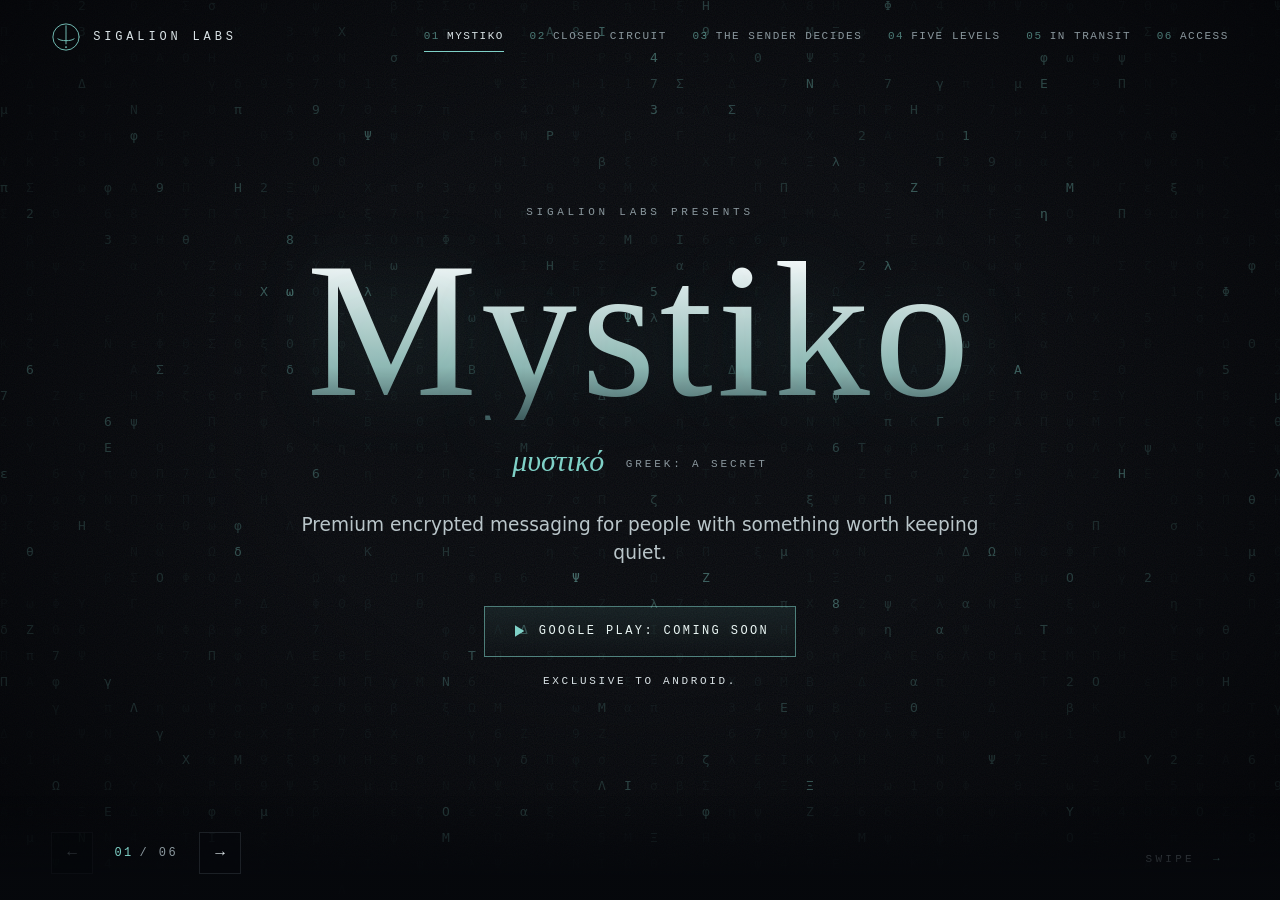
==== index.html @ 27d0475f "List Mystiko as exclusive to Android Removes the iOS button and every mention of iOS.  Co-Authored-B" ====
<!doctype html>
<html lang="en">
<head>
<meta charset="utf-8">
<meta name="viewport" content="width=device-width, initial-scale=1, viewport-fit=cover">
<title>Mystiko: premium encrypted messaging | Sigalion Labs</title>
<meta name="description" content="Mystiko is a premium encrypted messenger, exclusive to Android, with five encryption levels. The sender decides how long every message lives. Exclusive to Android. Coming soon to Google Play.">
<meta name="theme-color" content="#06080c">
<link rel="canonical" href="https://sigalionlabs.com/">
<meta property="og:type" content="website">
<meta property="og:title" content="Mystiko: premium encrypted messaging">
<meta property="og:description" content="Five encryption levels. The sender decides how long every message lives. Exclusive to Android. Coming soon to Google Play.">
<meta property="og:url" content="https://sigalionlabs.com/">
<link rel="icon" href="favicon.svg" type="image/svg+xml">
<link rel="stylesheet" href="styles.css">
</head>
<body>

<canvas id="veil" aria-hidden="true"></canvas>
<div class="grain" aria-hidden="true"></div>
<div class="wipe" aria-hidden="true"></div>

<header class="top">
  <a class="brand" href="#mystiko" data-go="0" aria-label="Sigalion Labs, first screen">
    <svg class="sigil" viewBox="0 0 48 48" aria-hidden="true">
      <circle cx="24" cy="24" r="21"/>
      <path d="M11 27c4 4 22 4 26 0"/>
      <path d="M24 6v29"/>
      <circle class="dot" cx="24" cy="40" r="1.4"/>
    </svg>
    <span>Sigalion Labs</span>
  </a>
  <nav class="index" aria-label="Screens">
    <a href="#mystiko" data-go="0"><i>01</i>Mystiko</a>
    <a href="#circuit" data-go="1"><i>02</i>Closed circuit</a>
    <a href="#sender" data-go="2"><i>03</i>The sender decides</a>
    <a href="#levels" data-go="3"><i>04</i>Five levels</a>
    <a href="#transit" data-go="4"><i>05</i>In transit</a>
    <a href="#access" data-go="5"><i>06</i>Access</a>
  </nav>
</header>

<main id="deck" class="deck">
  <div class="track">

    <section class="panel" id="mystiko" aria-labelledby="h-mystiko">
      <div class="scroll">
        <div class="inner hero">
          <p class="eyebrow reveal" style="--i:0">Sigalion Labs presents</p>
          <h1 id="h-mystiko" class="display reveal" style="--i:1" data-scramble>Mystiko</h1>
          <p class="greek reveal" style="--i:2">μυστικό <span>Greek: a secret</span></p>
          <p class="lede reveal" style="--i:3">Premium encrypted messaging for people with something worth keeping quiet.</p>
          <div class="cta reveal" style="--i:4">
            <a class="button" href="https://play.google.com/store/apps/details?id=app.mystiko" rel="noopener">
              <svg viewBox="0 0 24 24" aria-hidden="true"><path d="M6 3.5 20 12 6 20.5z"/></svg>
              <span>Google Play: coming soon</span>
            </a>
            <p class="platform">Exclusive to Android.</p>
          </div>
        </div>
      </div>
      <button class="hint" data-next type="button">Swipe <span aria-hidden="true">→</span></button>
    </section>

    <section class="panel" id="circuit" aria-labelledby="h-circuit">
      <div class="scroll">
        <div class="inner">
          <p class="eyebrow reveal" style="--i:0"><b>02</b> Closed circuit</p>
          <h2 id="h-circuit" class="title reveal" style="--i:1" data-scramble>Mystiko speaks only to Mystiko</h2>
          <p class="lede reveal" style="--i:2">No phone number. No email address. No contact list. You are a 26-character ID, and you hand it to the people you choose.</p>
          <ul class="grid four">
            <li class="cell reveal" style="--i:3"><h3>Sealed in your hand</h3><p>A message is encrypted on your phone before it leaves, and opened only on the phone it was sent to.</p></li>
            <li class="cell reveal" style="--i:4"><h3>A new key every time</h3><p>Each message gets its own key. Nothing is reused from one message to the next.</p></li>
            <li class="cell reveal" style="--i:5"><h3>Sender unknown</h3><p>Your identity travels inside the sealed message. Our server passes it along without learning who wrote it.</p></li>
            <li class="cell reveal" style="--i:6"><h3>Nothing for us to read</h3><p>We hold no key that opens your messages. If we are asked for them, sealed text is all there is.</p></li>
          </ul>
        </div>
      </div>
    </section>

    <section class="panel" id="sender" aria-labelledby="h-sender">
      <div class="scroll">
        <div class="inner">
          <p class="eyebrow reveal" style="--i:0"><b>03</b> The sender decides</p>
          <h2 id="h-sender" class="title reveal" style="--i:1" data-scramble>Your words, your clock</h2>
          <p class="lede reveal" style="--i:2">Whoever writes a message chooses how long it lives, and the choice holds on both phones.</p>
          <ol class="clock">
            <li class="reveal" style="--i:3"><span class="when">Once</span><h3>Delete after reading</h3><p>It stays closed until the reader taps it, then it is gone when they leave the chat.</p></li>
            <li class="reveal" style="--i:4"><span class="when">5d</span><h3>Five days</h3><p>Removed from both phones five days after you sent it.</p></li>
            <li class="reveal" style="--i:5"><span class="when">30d</span><h3>Thirty days</h3><p>Removed from both phones thirty days after you sent it.</p></li>
            <li class="reveal" style="--i:6"><span class="when">∞</span><h3>No limit</h3><p>Kept until one of you deletes it.</p></li>
          </ol>
          <p class="aside reveal" style="--i:7"><strong>Take it back.</strong> Press and hold a message you sent and it is removed from both phones. Screenshots are blocked inside the app. A screen can still be photographed with another camera, and no app can prevent that.</p>
        </div>
      </div>
    </section>

    <section class="panel" id="levels" aria-labelledby="h-levels">
      <div class="scroll">
        <div class="inner wide">
          <p class="eyebrow reveal" style="--i:0"><b>04</b> Five levels</p>
          <h2 id="h-levels" class="title reveal" style="--i:1" data-scramble>Choose how deep it goes</h2>
          <p class="lede reveal" style="--i:2">Reading is free at every level. Your subscription sets how the messages you send are sealed.</p>
          <div class="billing reveal" style="--i:3" role="group" aria-label="Billing period">
            <button type="button" class="on" data-period="m" aria-pressed="true">Monthly</button>
            <button type="button" data-period="y" aria-pressed="false">Yearly <em>save 20%</em></button>
          </div>
          <ol class="levels">
            <li class="level reveal" style="--i:3; --c:#9aa5b8">
              <span class="rank">α</span><h3>Standard</h3><p class="lvl">Level 1</p>
              <p class="price"><b data-m="$1.99" data-y="$19.10">$1.99</b><span data-m="/ month" data-y="/ year">/ month</span></p>
              <p class="per" data-m="or $19.10 a year" data-y="$1.59 a month, paid once a year">or $19.10 a year</p>
              <p class="spec">X25519<br>AES-128-GCM</p>
              <p class="note">A sound lock on every message.</p>
            </li>
            <li class="level reveal" style="--i:4; --c:#6fb1ff">
              <span class="rank">β</span><h3>Strong</h3><p class="lvl">Level 2</p>
              <p class="price"><b data-m="$2.99" data-y="$28.70">$2.99</b><span data-m="/ month" data-y="/ year">/ month</span></p>
              <p class="per" data-m="or $28.70 a year" data-y="$2.39 a month, paid once a year">or $28.70 a year</p>
              <p class="spec">X25519<br>AES-256-GCM</p>
              <p class="note">The larger key governments specify for their own secrets.</p>
            </li>
            <li class="level reveal" style="--i:5; --c:#7fd1c7">
              <span class="rank">γ</span><h3>Stream</h3><p class="lvl">Level 3</p>
              <p class="price"><b data-m="$4.99" data-y="$47.90">$4.99</b><span data-m="/ month" data-y="/ year">/ month</span></p>
              <p class="per" data-m="or $47.90 a year" data-y="$3.99 a month, paid once a year">or $47.90 a year</p>
              <p class="spec">X25519<br>ChaCha20-Poly1305</p>
              <p class="note">A second cipher family, built independently of AES.</p>
            </li>
            <li class="level reveal" style="--i:6; --c:#c79bff">
              <span class="rank">δ</span><h3>Quantum</h3><p class="lvl">Level 4</p>
              <p class="price"><b data-m="$9.99" data-y="$95.90">$9.99</b><span data-m="/ month" data-y="/ year">/ month</span></p>
              <p class="per" data-m="or $95.90 a year" data-y="$7.99 a month, paid once a year">or $95.90 a year</p>
              <p class="spec">X25519 + ML-KEM-768<br>AES-256-GCM</p>
              <p class="note">Adds a post-quantum key exchange against machines that do not exist yet.</p>
            </li>
            <li class="level apex reveal" style="--i:7; --c:#ffc857">
              <span class="rank">ε</span><h3>Maximum</h3><p class="lvl">Level 5</p>
              <p class="price"><b data-m="$19.99" data-y="$191.90">$19.99</b><span data-m="/ month" data-y="/ year">/ month</span></p>
              <p class="per" data-m="or $191.90 a year" data-y="$15.99 a month, paid once a year">or $191.90 a year</p>
              <p class="spec">X25519 + ML-KEM-1024<br>AES-256-GCM over ChaCha20-Poly1305</p>
              <p class="note">The strongest exchange, and two ciphers that must both fail.</p>
            </li>
          </ol>
          <p class="fine reveal" style="--i:8">No level is known to be breakable today. Higher levels add margin against future attacks. Prices are in US dollars, billed through Google Play. A yearly plan costs 20% less than twelve monthly payments.</p>
        </div>
      </div>
    </section>

    <section class="panel" id="transit" aria-labelledby="h-transit">
      <div class="scroll">
        <div class="inner">
          <p class="eyebrow reveal" style="--i:0"><b>05</b> In transit</p>
          <h2 id="h-transit" class="title reveal" style="--i:1" data-scramble>What crosses the wire</h2>
          <div class="wire reveal" style="--i:2" aria-hidden="true">
            <div class="end"><span>Your phone</span><p id="wire-from"></p></div>
            <div class="mid"><span>Our server</span><p id="wire-mid"></p></div>
            <div class="end"><span>Their phone</span><p id="wire-to"></p></div>
          </div>
          <p class="lede reveal" style="--i:3">Between the two phones there is only sealed text. This is an illustration, and the real thing looks much the same to anyone watching.</p>
          <ul class="grid two">
            <li class="cell reveal" style="--i:4"><h3>What our server holds</h3><p>Your public keys, and sealed messages that have not been collected yet. Once a phone collects a message, it is deleted from the server.</p></li>
            <li class="cell reveal" style="--i:5"><h3>What it never has</h3><p>Your private keys, your contacts' names, your chat history, or the lifespan you chose for a message. Those stay on your phone.</p></li>
          </ul>
        </div>
      </div>
    </section>

    <section class="panel" id="access" aria-labelledby="h-access">
      <div class="scroll">
        <div class="inner hero">
          <p class="eyebrow reveal" style="--i:0"><b>06</b> Access</p>
          <h2 id="h-access" class="display small reveal" style="--i:1" data-scramble>Say less</h2>
          <p class="lede reveal" style="--i:2">Mystiko is exclusive to Android.</p>
          <div class="cta reveal" style="--i:3">
            <a class="button" href="https://play.google.com/store/apps/details?id=app.mystiko" rel="noopener">
              <svg viewBox="0 0 24 24" aria-hidden="true"><path d="M6 3.5 20 12 6 20.5z"/></svg>
              <span>Google Play: coming soon</span>
            </a>
          </div>
          <footer class="foot reveal" style="--i:4">
            <p>This site sets no cookies and loads nothing from anyone else.</p>
            <p>© <span id="year">2026</span> Sigalion Labs, a Roo Management, Inc. company. Google Play is a trademark of Google LLC.</p>
          </footer>
        </div>
      </div>
    </section>

  </div>
</main>

<div class="controls" aria-label="Screen controls">
  <button type="button" data-prev aria-label="Previous screen">←</button>
  <p class="count" aria-live="polite"><b id="now">01</b><span>/ 06</span></p>
  <button type="button" data-next aria-label="Next screen">→</button>
</div>

<script src="app.js" defer></script>
</body>
</html>
---- styles.css ----
/* Sigalion Labs. No frameworks, no external fonts, no third-party requests. */

:root {
  --ink: #06080c;
  --ink-2: #0c1017;
  --line: rgba(160, 190, 200, 0.14);
  --text: #d9e2e5;
  --dim: #8a979d;
  --teal: #7fd1c7;
  --gold: #ffc857;
  --serif: "Iowan Old Style", "Palatino Linotype", Palatino, "Book Antiqua", Georgia, serif;
  --mono: ui-monospace, "Cascadia Mono", "SF Mono", Menlo, Consolas, "Liberation Mono", monospace;
  --sans: system-ui, -apple-system, "Segoe UI", Roboto, "Helvetica Neue", Arial, sans-serif;
  --ease: cubic-bezier(0.77, 0, 0.18, 1);
  --slide: 950ms;
}

* { box-sizing: border-box; }

html, body { height: 100%; }

body {
  margin: 0;
  background: var(--ink);
  color: var(--text);
  font-family: var(--sans);
  font-size: 16px;
  line-height: 1.55;
  -webkit-font-smoothing: antialiased;
  text-rendering: optimizeLegibility;
}

a { color: inherit; }

h1, h2, h3, p, ul, ol { margin: 0; padding: 0; }
ul, ol { list-style: none; }

/* ---------- atmosphere ---------- */

#veil {
  position: fixed;
  inset: 0;
  width: 100%;
  height: 100%;
  z-index: 0;
  pointer-events: none;
}

.grain {
  position: fixed;
  inset: 0;
  z-index: 1;
  pointer-events: none;
  opacity: 0.08;
  background-image: url("data:image/svg+xml,%3Csvg xmlns='http://www.w3.org/2000/svg' width='160' height='160'%3E%3Cfilter id='n'%3E%3CfeTurbulence type='fractalNoise' baseFrequency='.9' numOctaves='2' stitchTiles='stitch'/%3E%3C/filter%3E%3Crect width='100%25' height='100%25' filter='url(%23n)'/%3E%3C/svg%3E");
  mix-blend-mode: screen;
}

body::after {
  content: "";
  position: fixed;
  inset: 0;
  z-index: 1;
  pointer-events: none;
  background: radial-gradient(ellipse at 50% 45%, transparent 0%, transparent 42%, rgba(3, 4, 7, 0.86) 100%);
}

/* The bar of light that crosses the screen while panels change. */
.wipe {
  position: fixed;
  top: 0;
  bottom: 0;
  left: 0;
  width: 1px;
  z-index: 6;
  pointer-events: none;
  opacity: 0;
  background: linear-gradient(to bottom, transparent, var(--teal) 30%, #fff 50%, var(--teal) 70%, transparent);
  box-shadow: 0 0 28px 6px rgba(127, 209, 199, 0.35);
}
.wipe.run { animation: wipe var(--slide) var(--ease); }
.wipe.run.back { animation-name: wipe-back; }
@keyframes wipe {
  0% { transform: translateX(100vw); opacity: 0; }
  12% { opacity: 1; }
  88% { opacity: 1; }
  100% { transform: translateX(0); opacity: 0; }
}
@keyframes wipe-back {
  0% { transform: translateX(0); opacity: 0; }
  12% { opacity: 1; }
  88% { opacity: 1; }
  100% { transform: translateX(100vw); opacity: 0; }
}

/* ---------- header ---------- */

.top {
  position: fixed;
  top: 0;
  left: 0;
  right: 0;
  z-index: 8;
  display: flex;
  align-items: center;
  justify-content: space-between;
  gap: 24px;
  padding: 22px clamp(20px, 4vw, 56px);
}

.brand {
  display: inline-flex;
  align-items: center;
  gap: 12px;
  text-decoration: none;
  font-family: var(--mono);
  font-size: 12px;
  letter-spacing: 0.32em;
  text-transform: uppercase;
  color: var(--text);
  white-space: nowrap;
}

.sigil {
  width: 30px;
  height: 30px;
  fill: none;
  stroke: var(--teal);
  stroke-width: 1.4;
  stroke-linecap: round;
}
.sigil .dot { fill: var(--teal); stroke: none; }
.sigil circle:first-child, .sigil path {
  stroke-dasharray: 140;
  stroke-dashoffset: 140;
  animation: draw 2.4s var(--ease) 0.3s forwards;
}
@keyframes draw { to { stroke-dashoffset: 0; } }

.index {
  display: flex;
  gap: clamp(14px, 2vw, 30px);
  font-family: var(--mono);
  font-size: 11px;
  letter-spacing: 0.14em;
  text-transform: uppercase;
}
.index a {
  position: relative;
  padding: 6px 0;
  color: var(--dim);
  text-decoration: none;
  transition: color 0.3s;
  white-space: nowrap;
}
.index a i {
  font-style: normal;
  margin-right: 7px;
  color: rgba(127, 209, 199, 0.55);
}
.index a::after {
  content: "";
  position: absolute;
  left: 0;
  right: 0;
  bottom: 0;
  height: 1px;
  background: var(--teal);
  transform: scaleX(0);
  transform-origin: left;
  transition: transform 0.5s var(--ease);
}
.index a:hover, .index a:focus-visible, .index a.on { color: var(--text); }
.index a.on::after { transform: scaleX(1); }

/* ---------- deck ---------- */

.deck { position: relative; z-index: 2; }

.panel {
  position: relative;
  min-height: 100vh;
  min-height: 100svh;
  display: flex;
}

.scroll {
  flex: 1;
  min-width: 0;
  display: flex;
  align-items: center;
  justify-content: center;
  padding: 104px clamp(20px, 5vw, 72px) 110px;
}

.inner { width: min(1040px, 100%); min-width: 0; }
.inner.wide { width: min(1320px, 100%); }
.inner.wide .title { max-width: none; }
.inner.hero { text-align: center; }

/* With scripting on, the panels sit side by side and the track slides. */
.js body, body.js { overflow: hidden; }
body.js .deck { position: fixed; inset: 0; overflow: hidden; }
body.js .track {
  display: flex;
  height: 100%;
  will-change: transform;
  transition: transform var(--slide) var(--ease);
}
body.js .panel { flex: 0 0 100vw; width: 100vw; height: 100%; min-height: 0; overflow: hidden; }
body.js .scroll {
  overflow-y: auto;
  overscroll-behavior: contain;
  scrollbar-width: thin;
  scrollbar-color: rgba(127, 209, 199, 0.25) transparent;
}
/* Centre short panels, but let tall ones scroll from the top. */
body.js .scroll { align-items: flex-start; }
body.js .inner { margin-block: auto; }

/* ---------- reveal ---------- */

body.js .reveal {
  opacity: 0;
  transform: translate3d(0, 22px, 0);
  filter: blur(6px);
  transition: opacity 0.9s ease, transform 1.1s var(--ease), filter 0.9s ease;
  transition-delay: 0s;
}
body.js .panel.is-active .reveal {
  opacity: 1;
  transform: none;
  filter: none;
  transition-delay: calc(260ms + var(--i, 0) * 95ms);
}

/* ---------- type ---------- */

.eyebrow {
  font-family: var(--mono);
  font-size: 11px;
  letter-spacing: 0.34em;
  text-transform: uppercase;
  color: var(--dim);
  margin-bottom: 22px;
}
.eyebrow b { color: var(--teal); font-weight: 400; margin-right: 12px; }

.display {
  font-family: var(--serif);
  font-weight: 400;
  font-size: clamp(64px, 15vw, 212px);
  line-height: 0.92;
  letter-spacing: 0.02em;
  background: linear-gradient(180deg, #f3f7f8 10%, #8fb7b3 70%, #3d5a5c 100%);
  -webkit-background-clip: text;
  background-clip: text;
  color: transparent;
  text-shadow: 0 0 80px rgba(127, 209, 199, 0.16);
  overflow-wrap: anywhere;
}
.display.small { font-size: clamp(56px, 11vw, 150px); }

.title {
  font-family: var(--serif);
  font-weight: 400;
  font-size: clamp(34px, 5.2vw, 72px);
  line-height: 1.04;
  letter-spacing: 0.005em;
  color: #eef3f4;
  margin-bottom: 20px;
  max-width: 18ch;
}

.greek {
  margin-top: 18px;
  font-family: var(--serif);
  font-size: clamp(20px, 2.4vw, 30px);
  font-style: italic;
  color: var(--teal);
}
.greek span {
  display: inline-block;
  margin-left: 14px;
  font-family: var(--mono);
  font-style: normal;
  font-size: 11px;
  letter-spacing: 0.26em;
  text-transform: uppercase;
  color: var(--dim);
  vertical-align: middle;
}

.lede {
  font-size: clamp(16px, 1.45vw, 20px);
  color: #b9c5c9;
  max-width: 58ch;
}
.hero .lede { margin: 26px auto 0; }

.aside, .fine {
  margin-top: 30px;
  font-size: 14px;
  color: var(--dim);
  max-width: 78ch;
}
.aside strong { color: var(--text); font-weight: 600; }

/* ---------- buttons ---------- */

.cta {
  margin-top: 38px;
  display: flex;
  flex-wrap: wrap;
  gap: 16px;
  align-items: center;
  justify-content: center;
}

.button {
  position: relative;
  display: inline-flex;
  align-items: center;
  gap: 12px;
  padding: 15px 26px;
  border: 1px solid rgba(127, 209, 199, 0.55);
  color: #eaf6f4;
  text-decoration: none;
  font-family: var(--mono);
  font-size: 12px;
  letter-spacing: 0.2em;
  text-transform: uppercase;
  background: linear-gradient(180deg, rgba(127, 209, 199, 0.1), rgba(127, 209, 199, 0.02));
  overflow: hidden;
  transition: border-color 0.3s, box-shadow 0.4s, color 0.3s;
}
.button svg { width: 16px; height: 16px; fill: var(--teal); flex: none; }
.button::before {
  content: "";
  position: absolute;
  top: 0;
  bottom: 0;
  left: -40%;
  width: 34%;
  background: linear-gradient(90deg, transparent, rgba(255, 255, 255, 0.22), transparent);
  transform: skewX(-18deg);
  transition: left 0.8s var(--ease);
}
.button:hover::before, .button:focus-visible::before { left: 120%; }
.button:hover, .button:focus-visible {
  border-color: var(--teal);
  box-shadow: 0 0 34px rgba(127, 209, 199, 0.22), inset 0 0 18px rgba(127, 209, 199, 0.08);
  outline: none;
}
.button.ghost {
  border-color: var(--line);
  color: var(--dim);
  background: none;
  cursor: default;
}
.button.ghost svg { fill: var(--dim); }
.button.ghost::before { display: none; }

.platform {
  flex-basis: 100%;
  font-family: var(--mono);
  font-size: 11px;
  letter-spacing: 0.24em;
  text-transform: uppercase;
  color: var(--text);
}
.platform span { color: var(--dim); }

.hint {
  position: absolute;
  right: clamp(20px, 4vw, 56px);
  bottom: 34px;
  z-index: 3;
  display: none;
  border: 0;
  background: none;
  color: var(--dim);
  font-family: var(--mono);
  font-size: 11px;
  letter-spacing: 0.3em;
  text-transform: uppercase;
  cursor: pointer;
}
.hint span { display: inline-block; margin-left: 8px; color: var(--teal); animation: nudge 1.800s ease-in-out infinite; }
@keyframes nudge { 50% { transform: translateX(8px); } }
body.js .hint { display: block; }

/* ---------- grids ---------- */

.grid {
  display: grid;
  gap: 1px;
  margin-top: 40px;
  background: var(--line);
  border: 1px solid var(--line);
}
.grid.four { grid-template-columns: repeat(4, 1fr); }
.grid.two { grid-template-columns: repeat(2, 1fr); }

.cell {
  padding: 26px 24px 30px;
  background: rgba(8, 11, 16, 0.82);
  transition: background 0.4s;
}
.cell:hover { background: rgba(16, 24, 30, 0.9); }
.cell h3, .clock h3, .level h3 {
  font-family: var(--serif);
  font-weight: 400;
  font-size: 22px;
  line-height: 1.2;
  color: #eef3f4;
  margin-bottom: 10px;
}
.cell p, .clock p { font-size: 14.5px; color: #a4b1b6; }

/* ---------- the sender's clock ---------- */

.clock {
  display: grid;
  grid-template-columns: repeat(4, 1fr);
  gap: 22px;
  margin-top: 40px;
}
.clock li { padding-top: 22px; border-top: 1px solid var(--line); position: relative; }
.clock li::before {
  content: "";
  position: absolute;
  top: -1px;
  left: 0;
  width: 44px;
  height: 1px;
  background: var(--teal);
}
.when {
  display: block;
  font-family: var(--serif);
  font-size: clamp(40px, 4.4vw, 62px);
  line-height: 1;
  color: var(--teal);
  margin-bottom: 14px;
}

/* ---------- levels ---------- */

.levels {
  display: grid;
  grid-template-columns: repeat(5, 1fr);
  gap: 14px;
  margin-top: 38px;
  align-items: stretch;
}

.level {
  position: relative;
  display: flex;
  flex-direction: column;
  padding: 24px 20px 24px;
  border: 1px solid var(--line);
  background: linear-gradient(180deg, rgba(12, 16, 23, 0.9), rgba(6, 8, 12, 0.94));
  overflow: hidden;
  transition: border-color 0.4s, transform 0.5s var(--ease), box-shadow 0.5s;
}
.level::before {
  content: "";
  position: absolute;
  top: 0;
  left: 0;
  right: 0;
  height: 2px;
  background: var(--c);
  box-shadow: 0 0 22px 1px var(--c);
  opacity: 0.85;
}
.level::after {
  content: "";
  position: absolute;
  inset: 0;
  background: radial-gradient(circle at 50% 0%, var(--c), transparent 62%);
  opacity: 0.07;
  transition: opacity 0.5s;
  pointer-events: none;
}
.level:hover { border-color: var(--c); transform: translateY(-8px); box-shadow: 0 24px 60px -30px var(--c); }
.level:hover::after { opacity: 0.18; }

.rank {
  font-family: var(--serif);
  font-style: italic;
  font-size: 44px;
  line-height: 1;
  color: var(--c);
  margin-bottom: 16px;
}
.level h3 { margin-bottom: 2px; }
.lvl {
  font-family: var(--mono);
  font-size: 10.5px;
  letter-spacing: 0.26em;
  text-transform: uppercase;
  color: var(--dim);
}
.price { margin: 20px 0 6px; display: flex; align-items: baseline; gap: 8px; flex-wrap: wrap; }
.per { margin-bottom: 18px; font-family: var(--mono); font-size: 10.5px; letter-spacing: 0.12em; text-transform: uppercase; color: var(--dim); min-height: 1.6em; }
.price b { font-family: var(--serif); font-weight: 400; font-size: 38px; line-height: 1; color: #f4f7f8; }
.price span { font-family: var(--mono); font-size: 10.5px; letter-spacing: 0.16em; text-transform: uppercase; color: var(--dim); }
.spec {
  font-family: var(--mono);
  font-size: 11.5px;
  line-height: 1.7;
  color: var(--c);
  padding: 12px 0;
  border-top: 1px solid var(--line);
  border-bottom: 1px solid var(--line);
  overflow-wrap: anywhere;
}
.note { margin-top: 14px; font-size: 13.5px; color: #a4b1b6; }
.level.apex { border-color: rgba(255, 200, 87, 0.42); }
.level.apex::after { opacity: 0.13; }

/* ---------- monthly or yearly ---------- */

.billing { display: none; margin-top: 30px; border: 1px solid var(--line); width: max-content; max-width: 100%; }
body.js .billing { display: inline-flex; }
.billing button {
  padding: 11px 20px;
  border: 0;
  background: none;
  color: var(--dim);
  font-family: var(--mono);
  font-size: 11px;
  letter-spacing: 0.22em;
  text-transform: uppercase;
  cursor: pointer;
  transition: color 0.3s, background 0.3s;
}
.billing button + button { border-left: 1px solid var(--line); }
.billing button em { font-style: normal; color: var(--gold); margin-left: 8px; letter-spacing: 0.14em; }
.billing button:hover { color: var(--text); }
.billing button.on { color: #06231f; background: var(--teal); }
.billing button.on em { color: #06231f; }
.billing + .levels { margin-top: 22px; }

/* ---------- the wire ---------- */

.wire {
  display: grid;
  grid-template-columns: 1fr 1.25fr 1fr;
  gap: 1px;
  margin: 8px 0 28px;
  border: 1px solid var(--line);
  background: var(--line);
}
.wire > div { padding: 20px 20px 22px; background: rgba(8, 11, 16, 0.86); min-height: 132px; }
.wire span {
  display: block;
  margin-bottom: 14px;
  font-family: var(--mono);
  font-size: 10.5px;
  letter-spacing: 0.28em;
  text-transform: uppercase;
  color: var(--dim);
}
.wire p { font-family: var(--serif); font-size: 21px; line-height: 1.3; color: #eef3f4; min-height: 2.6em; }
.wire .mid p {
  font-family: var(--mono);
  font-size: 12.5px;
  line-height: 1.6;
  color: var(--teal);
  word-break: break-all;
  text-shadow: 0 0 14px rgba(127, 209, 199, 0.35);
}
.wire .mid { background: rgba(10, 18, 20, 0.9); }

/* ---------- footer ---------- */

.foot { margin-top: 56px; font-size: 12.5px; color: var(--dim); }
.foot p + p { margin-top: 6px; }

/* ---------- controls ---------- */

/* Text that scrolls under the controls fades out instead of colliding with them. */
body.js .deck::after {
  content: "";
  position: absolute;
  left: 0;
  right: 0;
  bottom: 0;
  height: 104px;
  z-index: 4;
  pointer-events: none;
  background: linear-gradient(to top, rgba(6, 8, 12, 0.96) 22%, rgba(6, 8, 12, 0));
}

.controls {
  position: fixed;
  left: clamp(20px, 4vw, 56px);
  bottom: 26px;
  z-index: 8;
  display: none;
  align-items: center;
  gap: 16px;
  font-family: var(--mono);
}
body.js .controls { display: flex; }
.controls button {
  width: 42px;
  height: 42px;
  border: 1px solid var(--line);
  background: rgba(6, 8, 12, 0.6);
  color: var(--text);
  font-size: 16px;
  cursor: pointer;
  transition: border-color 0.3s, color 0.3s, opacity 0.3s;
}
.controls button:hover, .controls button:focus-visible { border-color: var(--teal); color: var(--teal); outline: none; }
.controls button:disabled { opacity: 0.28; cursor: default; border-color: var(--line); color: var(--dim); }
.count { font-size: 12px; letter-spacing: 0.2em; color: var(--dim); min-width: 74px; text-align: center; }
.count b { color: var(--teal); font-weight: 400; margin-right: 6px; }

:focus-visible { outline: 1px solid var(--teal); outline-offset: 3px; }

/* ---------- smaller screens ---------- */

@media (max-width: 1100px) {
  .index { display: none; }
  .levels { grid-template-columns: repeat(2, 1fr); }
  .level.apex { grid-column: 1 / -1; }
  .grid.four { grid-template-columns: repeat(2, 1fr); }
  .clock { grid-template-columns: repeat(2, 1fr); }
}

@media (max-width: 640px) {
  .scroll { padding: 88px 20px 104px; }
  .levels, .grid.four, .grid.two, .clock { grid-template-columns: 1fr; }
  .wire { grid-template-columns: 1fr; }
  .wire > div { min-height: 0; }
  .level:hover { transform: none; }
  .controls { left: 50%; transform: translateX(-50%); bottom: 18px; }
  .hint { display: none !important; }
  .greek span { display: block; margin: 8px 0 0; }
  .title { max-width: none; }
}

@media (prefers-reduced-motion: reduce) {
  :root { --slide: 1ms; }
  body.js .reveal { transition: none; filter: none; transform: none; }
  .sigil circle:first-child, .sigil path { animation: none; stroke-dashoffset: 0; }
  .wipe { display: none; }
  .hint span { animation: none; }
}
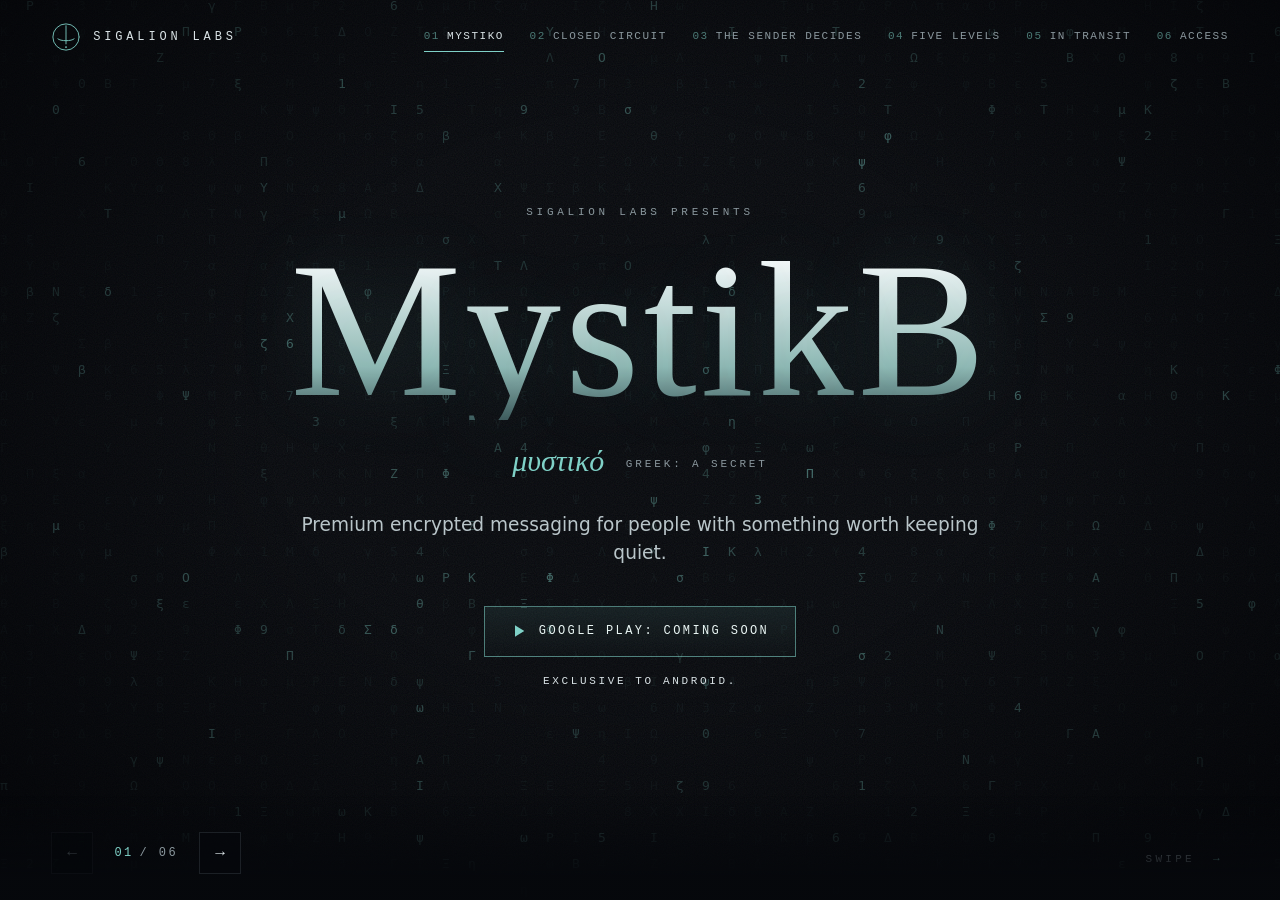
==== commit 2ee75dae: "Add privacy policy, terms of service and a contact address Both pages describe what the app and rela" ====
--- a/index.html
+++ b/index.html
@@ -179,6 +179,7 @@
             </a>
           </div>
           <footer class="foot reveal" style="--i:4">
+            <p class="links"><a href="privacy.html">Privacy</a><a href="terms.html">Terms</a><a href="mailto:support@sigalionlabs.com">support@sigalionlabs.com</a></p>
             <p>This site sets no cookies and loads nothing from anyone else.</p>
             <p>© <span id="year">2026</span> Sigalion Labs, a Roo Management, Inc. company. Google Play is a trademark of Google LLC.</p>
           </footer>
--- a/styles.css
+++ b/styles.css
@@ -580,6 +580,10 @@
 
 .foot { margin-top: 56px; font-size: 12.5px; color: var(--dim); }
 .foot p + p { margin-top: 6px; }
+.foot .links { margin-bottom: 14px; font-family: var(--mono); font-size: 11px; letter-spacing: 0.18em; text-transform: uppercase; }
+.foot .links a { display: inline-block; margin: 0 12px 6px; color: var(--text); text-decoration: none; border-bottom: 1px solid var(--line); padding-bottom: 2px; transition: color 0.3s, border-color 0.3s; }
+.foot .links a:hover, .foot .links a:focus-visible { color: var(--teal); border-color: var(--teal); }
+.foot .links a[href^="mailto"] { text-transform: none; letter-spacing: 0.06em; }
 
 /* ---------- controls ---------- */
 
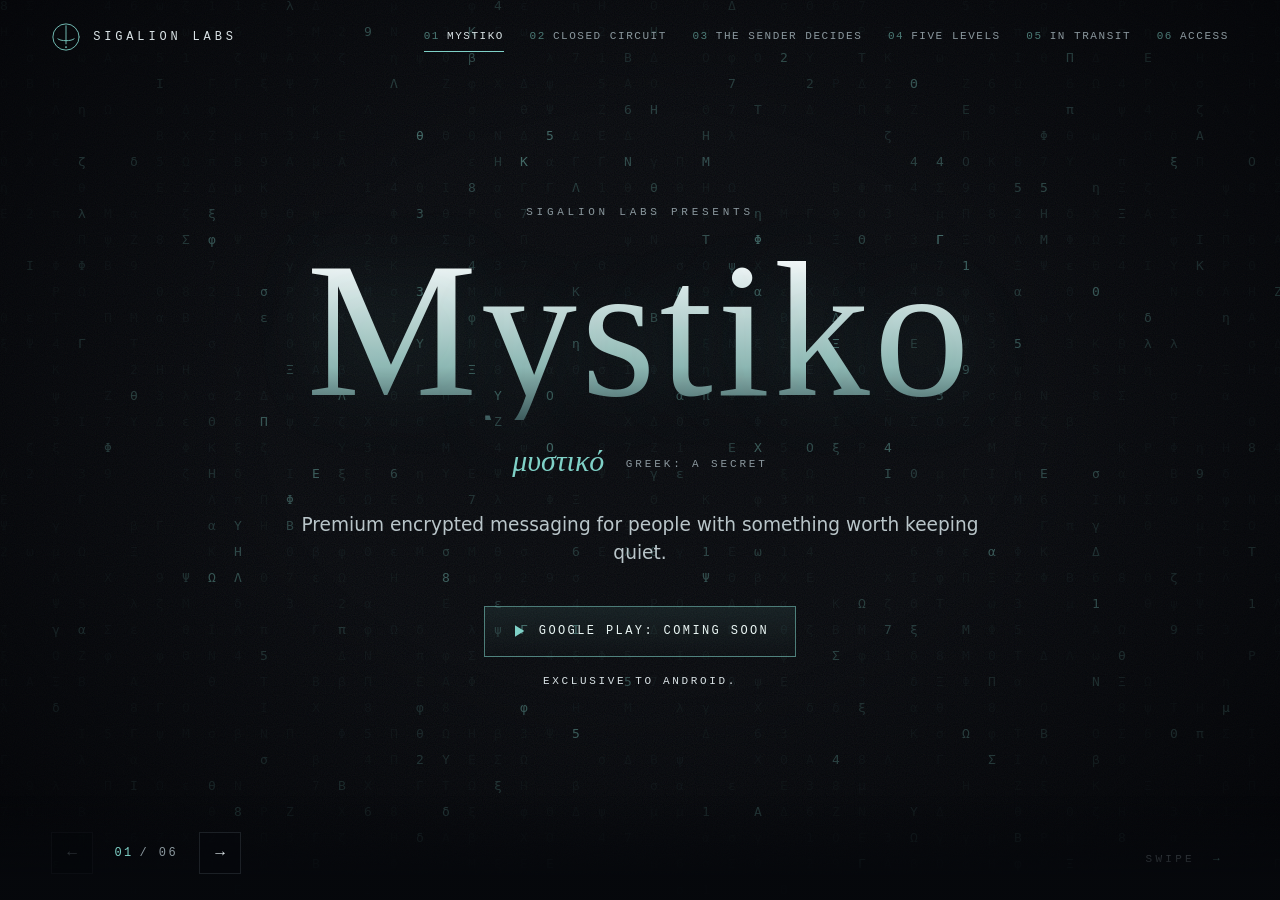
==== commit 44112dca: "Present the site under the Sigalion Labs name only Co-Authored-By: Claude Fable 5.2 <noreply@anthrop" ====
--- a/index.html
+++ b/index.html
@@ -181,7 +181,7 @@
           <footer class="foot reveal" style="--i:4">
             <p class="links"><a href="privacy.html">Privacy</a><a href="terms.html">Terms</a><a href="mailto:support@sigalionlabs.com">support@sigalionlabs.com</a></p>
             <p>This site sets no cookies and loads nothing from anyone else.</p>
-            <p>© <span id="year">2026</span> Sigalion Labs, a Roo Management, Inc. company. Google Play is a trademark of Google LLC.</p>
+            <p>© <span id="year">2026</span> Sigalion Labs. Google Play is a trademark of Google LLC.</p>
           </footer>
         </div>
       </div>
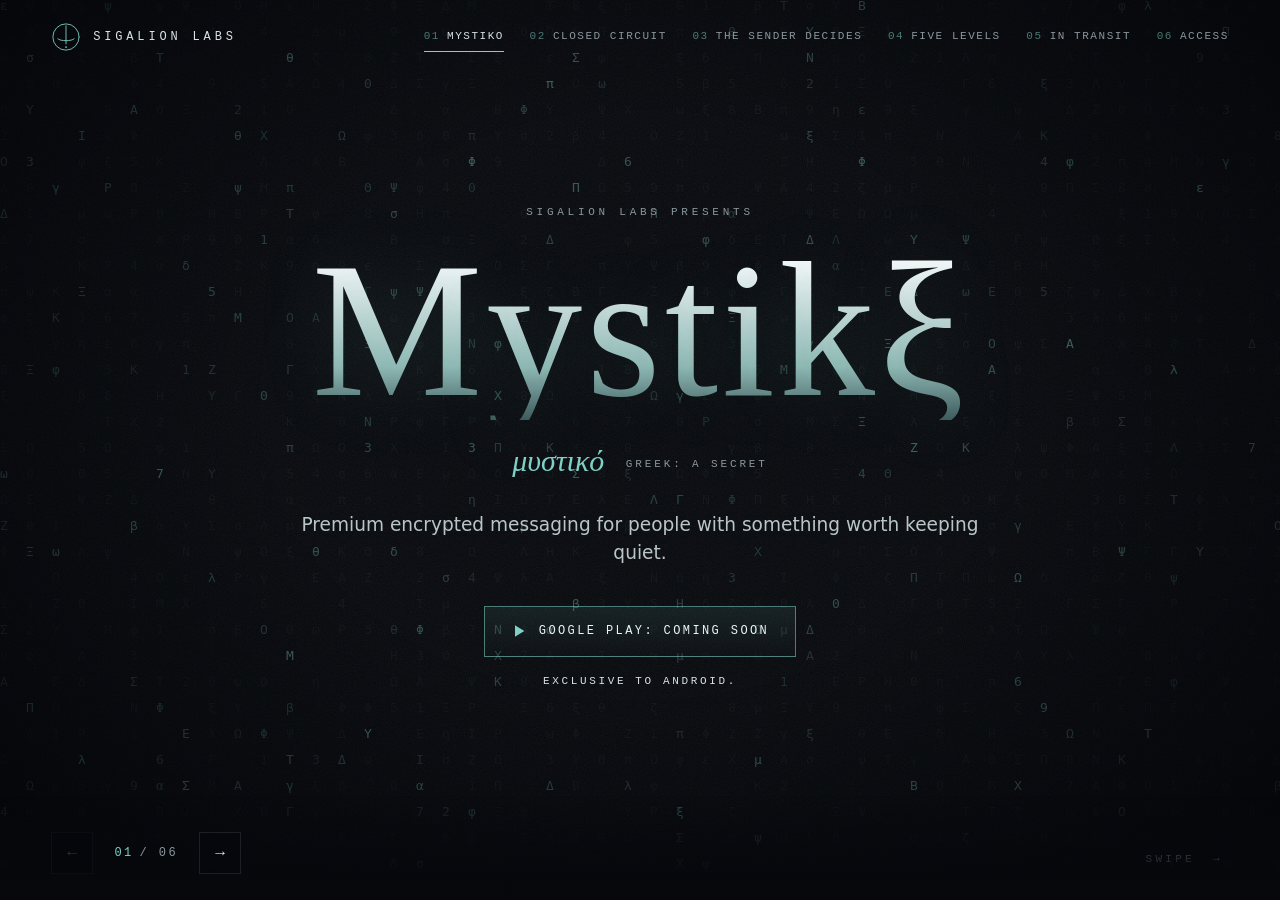
==== commit 2592debc: "Revert "Present the site under the Sigalion Labs name only" This reverts commit 44112dca83843392249f" ====
--- a/index.html
+++ b/index.html
@@ -181,7 +181,7 @@
           <footer class="foot reveal" style="--i:4">
             <p class="links"><a href="privacy.html">Privacy</a><a href="terms.html">Terms</a><a href="mailto:support@sigalionlabs.com">support@sigalionlabs.com</a></p>
             <p>This site sets no cookies and loads nothing from anyone else.</p>
-            <p>© <span id="year">2026</span> Sigalion Labs. Google Play is a trademark of Google LLC.</p>
+            <p>© <span id="year">2026</span> Sigalion Labs, a Roo Management, Inc. company. Google Play is a trademark of Google LLC.</p>
           </footer>
         </div>
       </div>
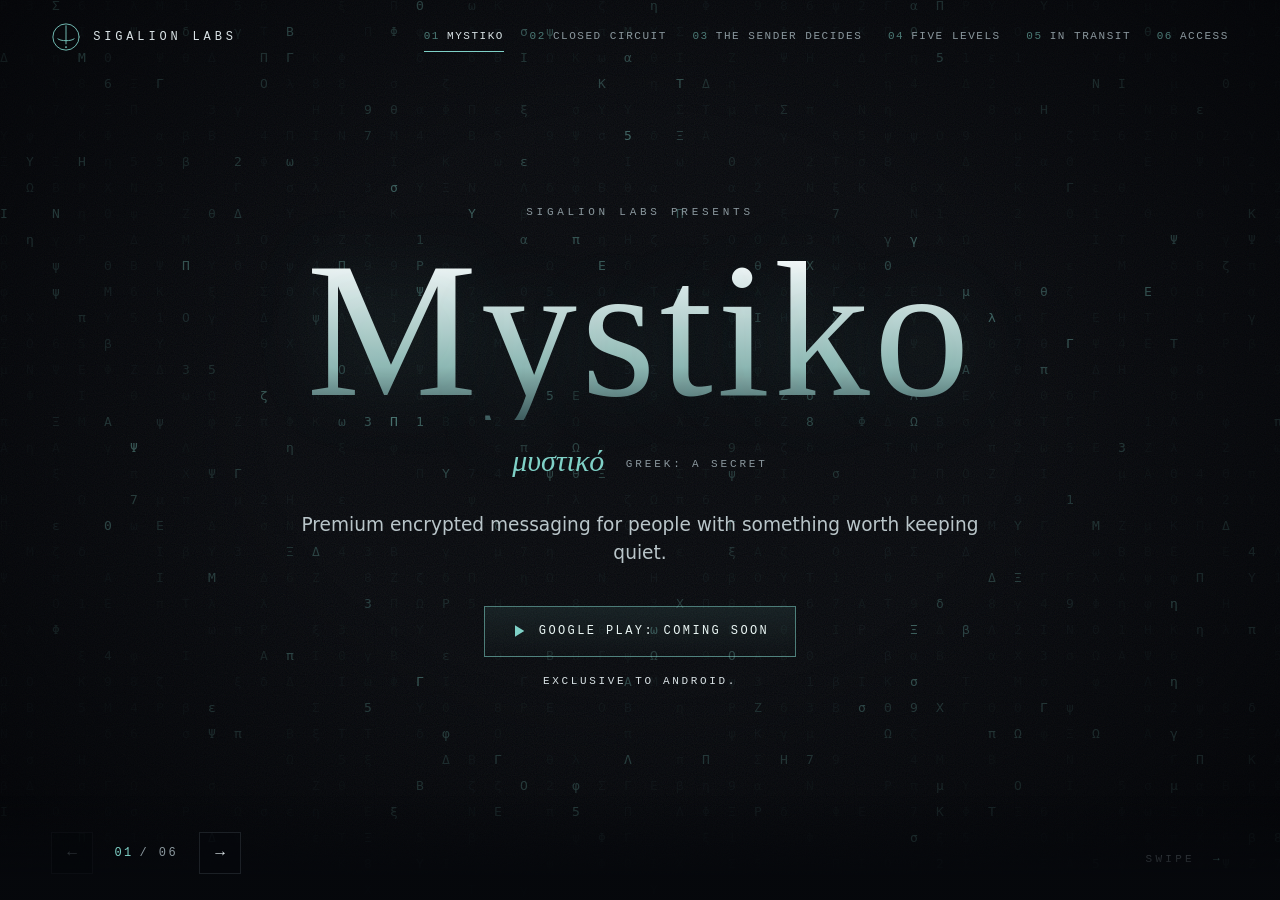
==== commit 6261bb40: "Describe single-use keys on the site and in the privacy policy Co-Authored-By: Claude Fable 5.2 <nor" ====
--- a/index.html
+++ b/index.html
@@ -70,7 +70,7 @@
           <p class="lede reveal" style="--i:2">No phone number. No email address. No contact list. You are a 26-character ID, and you hand it to the people you choose.</p>
           <ul class="grid four">
             <li class="cell reveal" style="--i:3"><h3>Sealed in your hand</h3><p>A message is encrypted on your phone before it leaves, and opened only on the phone it was sent to.</p></li>
-            <li class="cell reveal" style="--i:4"><h3>A new key every time</h3><p>Each message gets its own key. Nothing is reused from one message to the next.</p></li>
+            <li class="cell reveal" style="--i:4"><h3>Keys that are destroyed</h3><p>Every message is sealed to a key used once. When it has been read, that key is destroyed, and a recording of the message can never be opened.</p></li>
             <li class="cell reveal" style="--i:5"><h3>Sender unknown</h3><p>Your identity travels inside the sealed message. Our server passes it along without learning who wrote it.</p></li>
             <li class="cell reveal" style="--i:6"><h3>Nothing for us to read</h3><p>We hold no key that opens your messages. If we are asked for them, sealed text is all there is.</p></li>
           </ul>
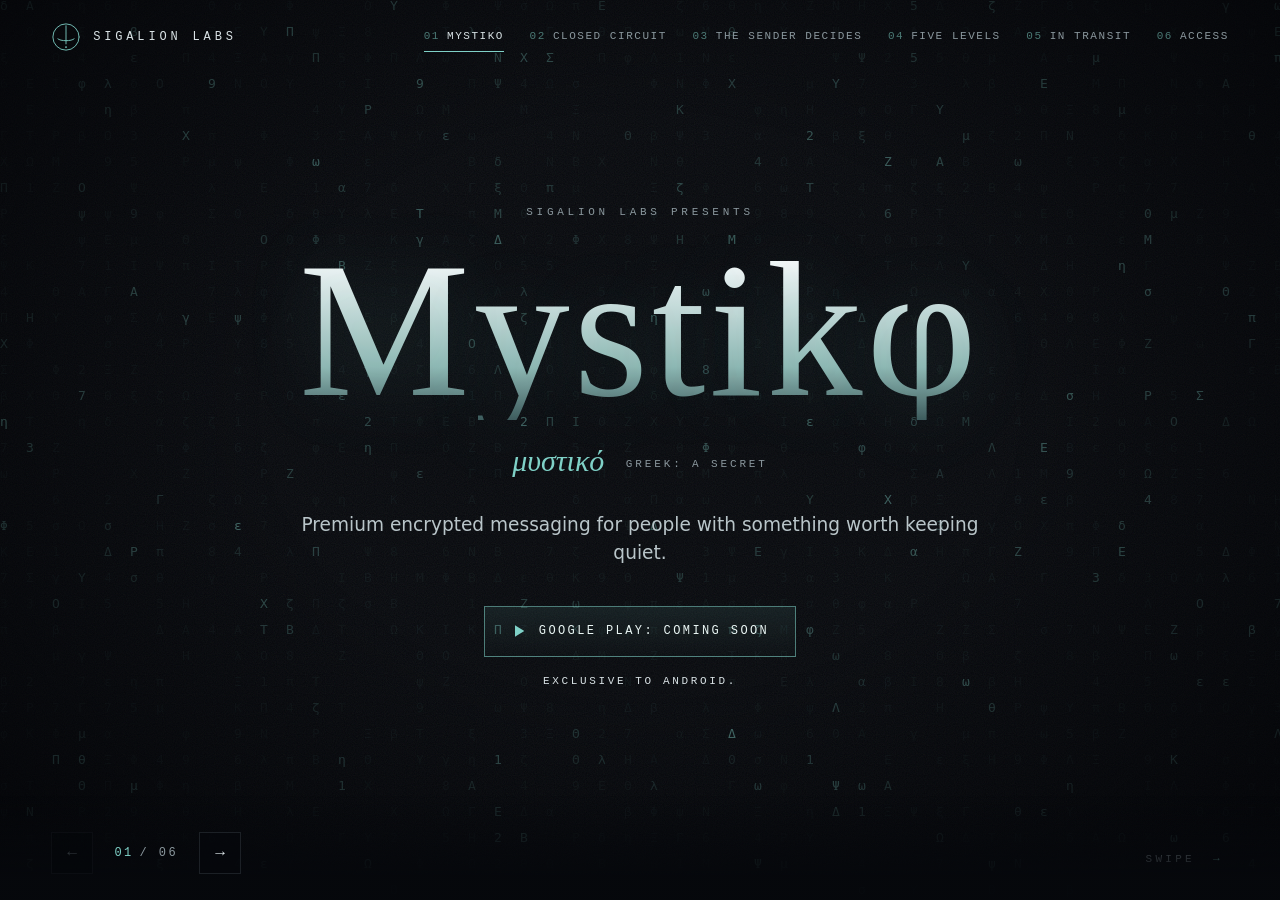
==== commit 4ceea391: "Mention photos and files on the site and in the privacy policy Co-Authored-By: Claude Fable 5.2 <nor" ====
--- a/index.html
+++ b/index.html
@@ -69,7 +69,7 @@
           <h2 id="h-circuit" class="title reveal" style="--i:1" data-scramble>Mystiko speaks only to Mystiko</h2>
           <p class="lede reveal" style="--i:2">No phone number. No email address. No contact list. You are a 26-character ID, and you hand it to the people you choose.</p>
           <ul class="grid four">
-            <li class="cell reveal" style="--i:3"><h3>Sealed in your hand</h3><p>A message is encrypted on your phone before it leaves, and opened only on the phone it was sent to.</p></li>
+            <li class="cell reveal" style="--i:3"><h3>Sealed in your hand</h3><p>Every message, photo and file is encrypted on your phone before it leaves, and opened only on the phone it was sent to.</p></li>
             <li class="cell reveal" style="--i:4"><h3>Keys that are destroyed</h3><p>Every message is sealed to a key used once. When it has been read, that key is destroyed, and a recording of the message can never be opened.</p></li>
             <li class="cell reveal" style="--i:5"><h3>Sender unknown</h3><p>Your identity travels inside the sealed message. Our server passes it along without learning who wrote it.</p></li>
             <li class="cell reveal" style="--i:6"><h3>Nothing for us to read</h3><p>We hold no key that opens your messages. If we are asked for them, sealed text is all there is.</p></li>
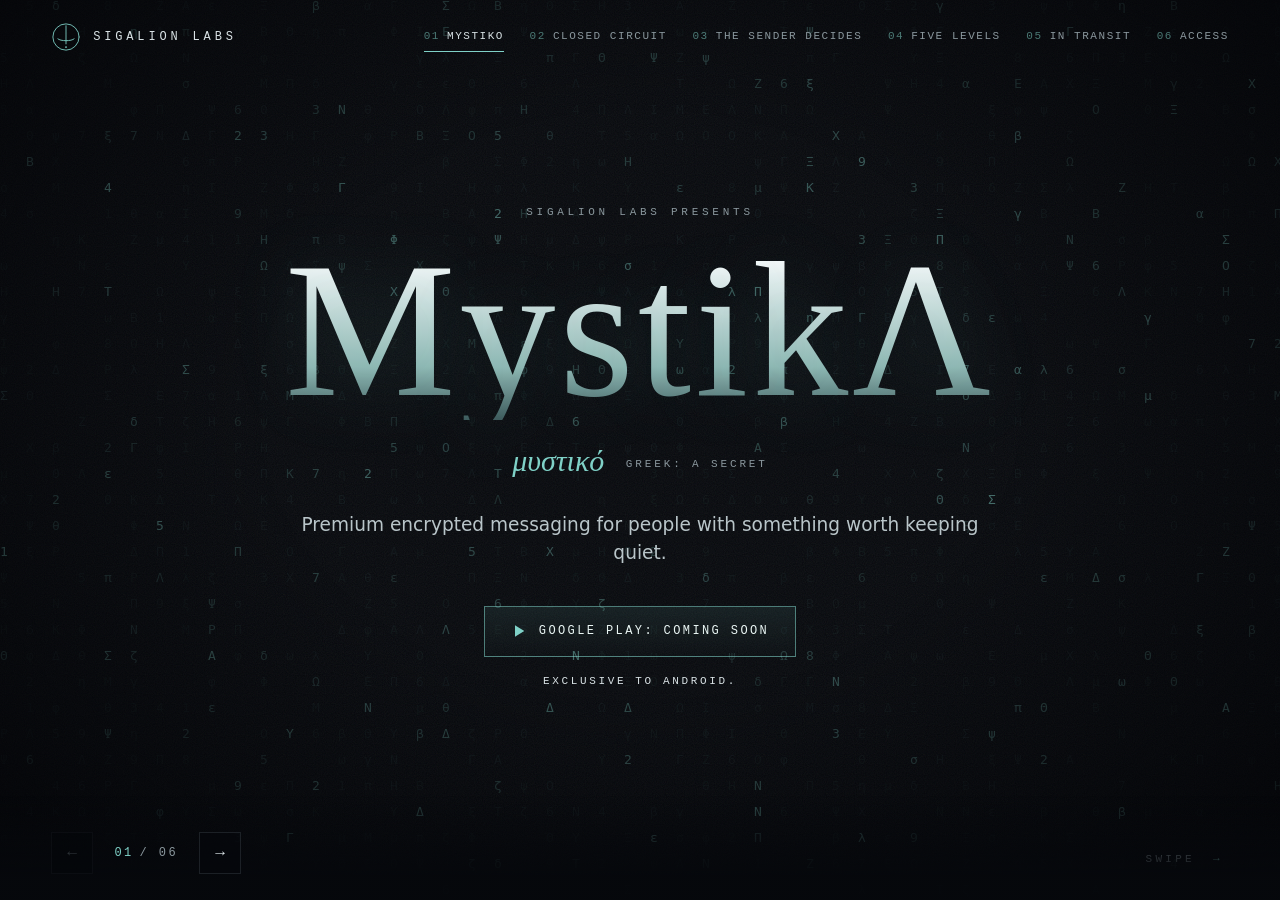
==== commit 12cd634a: "Explain why the levels go deeper, and separate key destruction from message deletion Page 2 no longe" ====
--- a/index.html
+++ b/index.html
@@ -70,7 +70,7 @@
           <p class="lede reveal" style="--i:2">No phone number. No email address. No contact list. You are a 26-character ID, and you hand it to the people you choose.</p>
           <ul class="grid four">
             <li class="cell reveal" style="--i:3"><h3>Sealed in your hand</h3><p>Every message, photo and file is encrypted on your phone before it leaves, and opened only on the phone it was sent to.</p></li>
-            <li class="cell reveal" style="--i:4"><h3>Keys that are destroyed</h3><p>Every message is sealed to a key used once. When it has been read, that key is destroyed, and a recording of the message can never be opened.</p></li>
+            <li class="cell reveal" style="--i:4"><h3>One key, one message</h3><p>Each message is locked with a key that is used once. After your phone opens it, the key is destroyed. The message stays in your chat for as long as its sender allows, but a copy intercepted on the way can never be unlocked.</p></li>
             <li class="cell reveal" style="--i:5"><h3>Sender unknown</h3><p>Your identity travels inside the sealed message. Our server passes it along without learning who wrote it.</p></li>
             <li class="cell reveal" style="--i:6"><h3>Nothing for us to read</h3><p>We hold no key that opens your messages. If we are asked for them, sealed text is all there is.</p></li>
           </ul>
@@ -83,7 +83,7 @@
         <div class="inner">
           <p class="eyebrow reveal" style="--i:0"><b>03</b> The sender decides</p>
           <h2 id="h-sender" class="title reveal" style="--i:1" data-scramble>Your words, your clock</h2>
-          <p class="lede reveal" style="--i:2">Whoever writes a message chooses how long it lives, and the choice holds on both phones.</p>
+          <p class="lede reveal" style="--i:2">Destroying the key stops an intercepted copy from being opened. How long the message itself stays on screen is a separate choice, and it belongs to whoever wrote it. The choice holds on both phones.</p>
           <ol class="clock">
             <li class="reveal" style="--i:3"><span class="when">Once</span><h3>Delete after reading</h3><p>It stays closed until the reader taps it, then it is gone when they leave the chat.</p></li>
             <li class="reveal" style="--i:4"><span class="when">5d</span><h3>Five days</h3><p>Removed from both phones five days after you sent it.</p></li>
@@ -100,8 +100,14 @@
         <div class="inner wide">
           <p class="eyebrow reveal" style="--i:0"><b>04</b> Five levels</p>
           <h2 id="h-levels" class="title reveal" style="--i:1" data-scramble>Choose how deep it goes</h2>
-          <p class="lede reveal" style="--i:2">Reading is free at every level. Your subscription sets how the messages you send are sealed.</p>
-          <div class="billing reveal" style="--i:3" role="group" aria-label="Billing period">
+          <p class="lede reveal" style="--i:2">Every level keeps a message private today. Going deeper is about tomorrow: how much would have to go wrong before someone holding a recorded copy could ever read it.</p>
+          <ul class="why reveal" style="--i:3">
+            <li><b>A flaw is found.</b> If one cipher is ever weakened, a message protected by a second, unrelated design stays shut.</li>
+            <li><b>Computers change.</b> A quantum computer could one day undo the key exchange most of the internet relies on. Levels 4 and 5 add one built to resist it.</li>
+            <li><b>Time passes.</b> Traffic recorded now can be attacked years from now. The longer your words need to stay secret, the deeper you go.</li>
+          </ul>
+          <p class="lede small reveal" style="--i:3">Your level sets how the messages you send are sealed. Reading is free at every level.</p>
+          <div class="billing reveal" style="--i:4" role="group" aria-label="Billing period">
             <button type="button" class="on" data-period="m" aria-pressed="true">Monthly</button>
             <button type="button" data-period="y" aria-pressed="false">Yearly <em>save 20%</em></button>
           </div>
@@ -111,38 +117,43 @@
               <p class="price"><b data-m="$1.99" data-y="$19.10">$1.99</b><span data-m="/ month" data-y="/ year">/ month</span></p>
               <p class="per" data-m="or $19.10 a year" data-y="$1.59 a month, paid once a year">or $19.10 a year</p>
               <p class="spec">X25519<br>AES-128-GCM</p>
-              <p class="note">A sound lock on every message.</p>
+              <p class="note">Private against anyone today, with the kind of encryption that protects much of the web.</p>
+              <p class="for"><b>For</b> everyday conversations.</p>
             </li>
             <li class="level reveal" style="--i:4; --c:#6fb1ff">
               <span class="rank">β</span><h3>Strong</h3><p class="lvl">Level 2</p>
               <p class="price"><b data-m="$2.99" data-y="$28.70">$2.99</b><span data-m="/ month" data-y="/ year">/ month</span></p>
               <p class="per" data-m="or $28.70 a year" data-y="$2.39 a month, paid once a year">or $28.70 a year</p>
               <p class="spec">X25519<br>AES-256-GCM</p>
-              <p class="note">The larger key governments specify for their own secrets.</p>
+              <p class="note">A key twice as long, the size governments require for their most sensitive material.</p>
+              <p class="for"><b>For</b> things that matter if they get out.</p>
             </li>
             <li class="level reveal" style="--i:5; --c:#7fd1c7">
               <span class="rank">γ</span><h3>Stream</h3><p class="lvl">Level 3</p>
               <p class="price"><b data-m="$4.99" data-y="$47.90">$4.99</b><span data-m="/ month" data-y="/ year">/ month</span></p>
               <p class="per" data-m="or $47.90 a year" data-y="$3.99 a month, paid once a year">or $47.90 a year</p>
               <p class="spec">X25519<br>ChaCha20-Poly1305</p>
-              <p class="note">A second cipher family, built independently of AES.</p>
+              <p class="note">A different cipher, designed separately from the standard one. A weakness found in one would not carry over to the other.</p>
+              <p class="for"><b>For</b> not betting on a single design.</p>
             </li>
             <li class="level reveal" style="--i:6; --c:#c79bff">
               <span class="rank">δ</span><h3>Quantum</h3><p class="lvl">Level 4</p>
               <p class="price"><b data-m="$9.99" data-y="$95.90">$9.99</b><span data-m="/ month" data-y="/ year">/ month</span></p>
               <p class="per" data-m="or $95.90 a year" data-y="$7.99 a month, paid once a year">or $95.90 a year</p>
               <p class="spec">X25519 + ML-KEM-768<br>AES-256-GCM</p>
-              <p class="note">Adds a post-quantum key exchange against machines that do not exist yet.</p>
+              <p class="note">Adds a second key exchange built to resist quantum computers. A message recorded today stays shut when those machines arrive.</p>
+              <p class="for"><b>For</b> secrets that must last for decades.</p>
             </li>
             <li class="level apex reveal" style="--i:7; --c:#ffc857">
               <span class="rank">ε</span><h3>Maximum</h3><p class="lvl">Level 5</p>
               <p class="price"><b data-m="$19.99" data-y="$191.90">$19.99</b><span data-m="/ month" data-y="/ year">/ month</span></p>
               <p class="per" data-m="or $191.90 a year" data-y="$15.99 a month, paid once a year">or $191.90 a year</p>
               <p class="spec">X25519 + ML-KEM-1024<br>AES-256-GCM over ChaCha20-Poly1305</p>
-              <p class="note">The strongest exchange, and two ciphers that must both fail.</p>
+              <p class="note">The strongest quantum-resistant exchange, and every message locked twice with two unrelated ciphers. Both would have to fail.</p>
+              <p class="for"><b>For</b> when nothing less will do.</p>
             </li>
           </ol>
-          <p class="fine reveal" style="--i:8">No level is known to be breakable today. Higher levels add margin against future attacks. Prices are in US dollars, billed through Google Play. A yearly plan costs 20% less than twelve monthly payments.</p>
+          <p class="fine reveal" style="--i:8">No level is known to be breakable today. Prices are in US dollars, billed through Google Play. A yearly plan costs 20% less than twelve monthly payments.</p>
         </div>
       </div>
     </section>
--- a/styles.css
+++ b/styles.css
@@ -522,6 +522,22 @@
 .level.apex { border-color: rgba(255, 200, 87, 0.42); }
 .level.apex::after { opacity: 0.13; }
 
+/* ---------- why go deeper ---------- */
+
+.why {
+  display: grid;
+  grid-template-columns: repeat(3, 1fr);
+  gap: 1px;
+  margin-top: 26px;
+  background: var(--line);
+  border: 1px solid var(--line);
+}
+.why li { padding: 18px 20px 20px; background: rgba(8, 11, 16, 0.82); font-size: 14px; color: #a4b1b6; }
+.why b { display: block; margin-bottom: 6px; font-family: var(--serif); font-weight: 400; font-size: 19px; color: #eef3f4; }
+.lede.small { margin-top: 22px; font-size: 15px; color: var(--dim); }
+.for { margin-top: auto; padding-top: 14px; font-size: 13px; color: var(--text); }
+.for b { font-family: var(--mono); font-weight: 400; font-size: 10.5px; letter-spacing: 0.22em; text-transform: uppercase; color: var(--c); margin-right: 6px; }
+
 /* ---------- monthly or yearly ---------- */
 
 .billing { display: none; margin-top: 30px; border: 1px solid var(--line); width: max-content; max-width: 100%; }
@@ -640,7 +656,7 @@
 
 @media (max-width: 640px) {
   .scroll { padding: 88px 20px 104px; }
-  .levels, .grid.four, .grid.two, .clock { grid-template-columns: 1fr; }
+  .levels, .grid.four, .grid.two, .clock, .why { grid-template-columns: 1fr; }
   .wire { grid-template-columns: 1fr; }
   .wire > div { min-height: 0; }
   .level:hover { transform: none; }
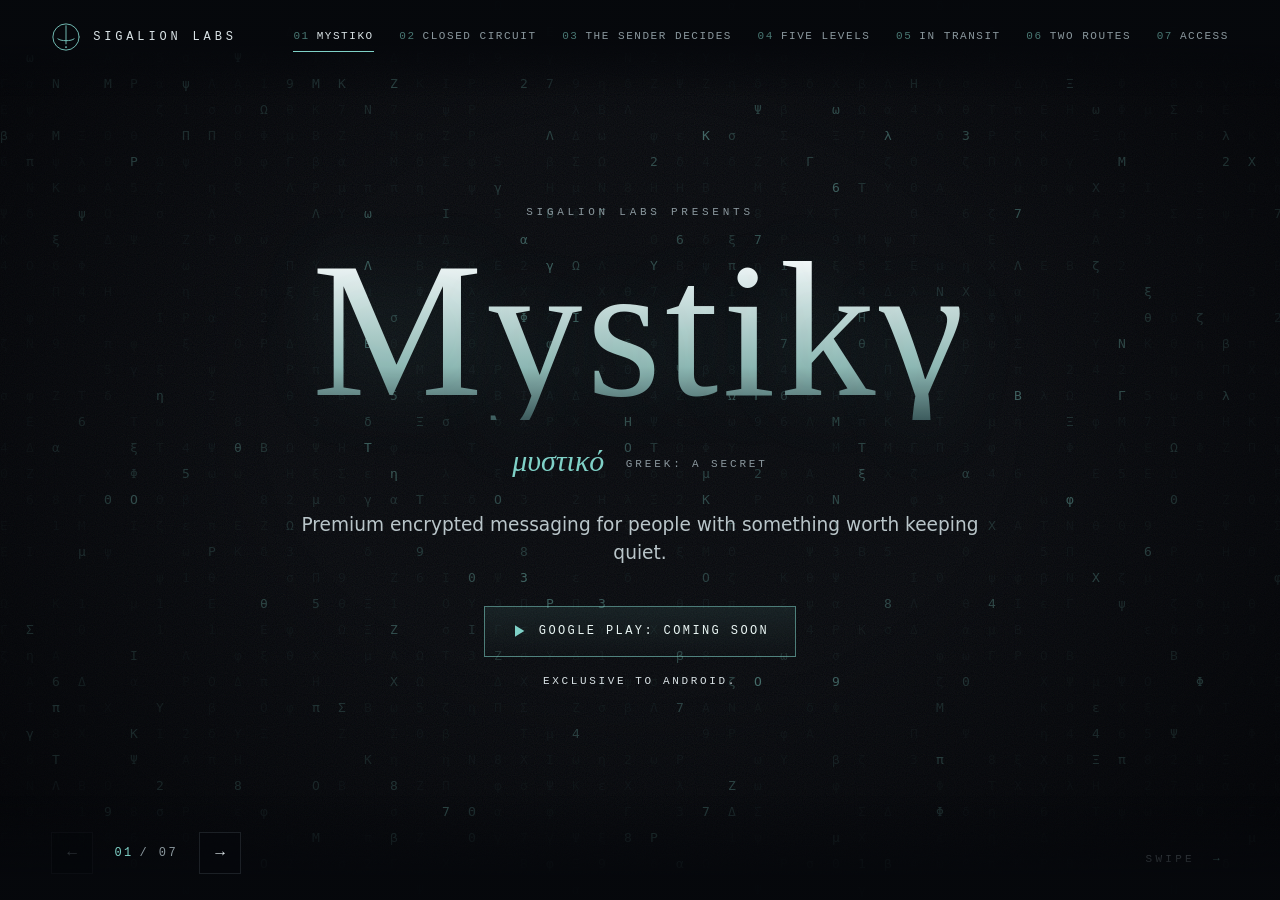
==== commit 6db44bfa: "Add a Two routes screen: relay or direct, holding a message, the helper Co-Authored-By: Claude Fable" ====
--- a/index.html
+++ b/index.html
@@ -4,7 +4,7 @@
 <meta charset="utf-8">
 <meta name="viewport" content="width=device-width, initial-scale=1, viewport-fit=cover">
 <title>Mystiko: premium encrypted messaging | Sigalion Labs</title>
-<meta name="description" content="Mystiko is a premium encrypted messenger, exclusive to Android, with five encryption levels. The sender decides how long every message lives. Exclusive to Android. Coming soon to Google Play.">
+<meta name="description" content="Mystiko is a premium encrypted messenger, exclusive to Android, with five encryption levels. The sender decides how long every message lives, and whether it travels through our relay or straight from phone to phone. Coming soon to Google Play.">
 <meta name="theme-color" content="#06080c">
 <link rel="canonical" href="https://sigalionlabs.com/">
 <meta property="og:type" content="website">
@@ -36,7 +36,8 @@
     <a href="#sender" data-go="2"><i>03</i>The sender decides</a>
     <a href="#levels" data-go="3"><i>04</i>Five levels</a>
     <a href="#transit" data-go="4"><i>05</i>In transit</a>
-    <a href="#access" data-go="5"><i>06</i>Access</a>
+    <a href="#routes" data-go="5"><i>06</i>Two routes</a>
+    <a href="#access" data-go="6"><i>07</i>Access</a>
   </nav>
 </header>
 
@@ -170,17 +171,37 @@
           </div>
           <p class="lede reveal" style="--i:3">Between the two phones there is only sealed text. This is an illustration, and the real thing looks much the same to anyone watching.</p>
           <ul class="grid two">
-            <li class="cell reveal" style="--i:4"><h3>What our server holds</h3><p>Your public keys, and sealed messages that have not been collected yet. Once a phone collects a message, it is deleted from the server.</p></li>
+            <li class="cell reveal" style="--i:4"><h3>What our server holds</h3><p>Your public keys, and sealed messages that have not been collected yet. Once a phone collects a message, it is deleted from the server. A message sent on the direct route is never held there at all.</p></li>
             <li class="cell reveal" style="--i:5"><h3>What it never has</h3><p>Your private keys, your contacts' names, your chat history, or the lifespan you chose for a message. Those stay on your phone.</p></li>
           </ul>
         </div>
       </div>
     </section>
 
+    <section class="panel" id="routes" aria-labelledby="h-routes">
+      <div class="scroll">
+        <div class="inner wide">
+          <p class="eyebrow reveal" style="--i:0"><b>06</b> Two routes</p>
+          <h2 id="h-routes" class="title reveal" style="--i:1" data-scramble>You pick the road</h2>
+          <p class="lede reveal" style="--i:2">Every chat has two ways to deliver a message. You choose one for each chat and can change it whenever you like. Mystiko never changes it for you. The message is sealed the same way on both.</p>
+          <ul class="grid two">
+            <li class="cell reveal" style="--i:3"><h3>Through the relay</h3><p>Your sealed message waits on our server until the other phone collects it, for up to 30 days. It works at any hour, whether or not they have the app open, and neither of you learns the other's internet address. The cost: a sealed copy sits with us until it is picked up.</p></li>
+            <li class="cell reveal" style="--i:4"><h3>Direct</h3><p>Your phone connects to theirs and hands the message over. No copy waits on our server. The cost: you both need Mystiko open at the same moment, the other person can tell you are online, and the two phones can learn each other's internet address.</p></li>
+          </ul>
+          <ul class="why reveal" style="--i:5">
+            <li><b>If they are not there.</b> Nothing is sent, and you are told. Then you choose: send that message through the relay, or hold it on your own phone. A held message leaves by itself, phone to phone, the next time you both have Mystiko open.</li>
+            <li><b>If the network is in the way.</b> Some networks, mobile ones especially, will not let two phones connect. A direct link can then pass through a helper on our server. The helper forwards the sealed message as it goes by, cannot read it and keeps nothing. The chat says when a link runs this way, and you can switch the helper off.</li>
+            <li><b>What direct does not do.</b> It does not remove our server from the picture. The relay still introduces the two phones, and it still holds your public keys so people can write to you.</li>
+          </ul>
+          <p class="fine reveal" style="--i:6">The relay is the setting every chat starts with. Your phone answers a direct link only while Mystiko is open, and only for the people you have chosen to link with.</p>
+        </div>
+      </div>
+    </section>
+
     <section class="panel" id="access" aria-labelledby="h-access">
       <div class="scroll">
         <div class="inner hero">
-          <p class="eyebrow reveal" style="--i:0"><b>06</b> Access</p>
+          <p class="eyebrow reveal" style="--i:0"><b>07</b> Access</p>
           <h2 id="h-access" class="display small reveal" style="--i:1" data-scramble>Say less</h2>
           <p class="lede reveal" style="--i:2">Mystiko is exclusive to Android.</p>
           <div class="cta reveal" style="--i:3">
@@ -203,7 +224,7 @@
 
 <div class="controls" aria-label="Screen controls">
   <button type="button" data-prev aria-label="Previous screen">←</button>
-  <p class="count" aria-live="polite"><b id="now">01</b><span>/ 06</span></p>
+  <p class="count" aria-live="polite"><b id="now">01</b><span>/ 07</span></p>
   <button type="button" data-next aria-label="Next screen">→</button>
 </div>
 
--- a/styles.css
+++ b/styles.css
@@ -603,6 +603,19 @@
 
 /* ---------- controls ---------- */
 
+/* Text that scrolls up under the header fades out instead of running behind the menu. */
+body.js .deck::before {
+  content: "";
+  position: absolute;
+  left: 0;
+  right: 0;
+  top: 0;
+  height: 96px;
+  z-index: 4;
+  pointer-events: none;
+  background: linear-gradient(to bottom, rgba(6, 8, 12, 0.97) 45%, rgba(6, 8, 12, 0));
+}
+
 /* Text that scrolls under the controls fades out instead of colliding with them. */
 body.js .deck::after {
   content: "";
